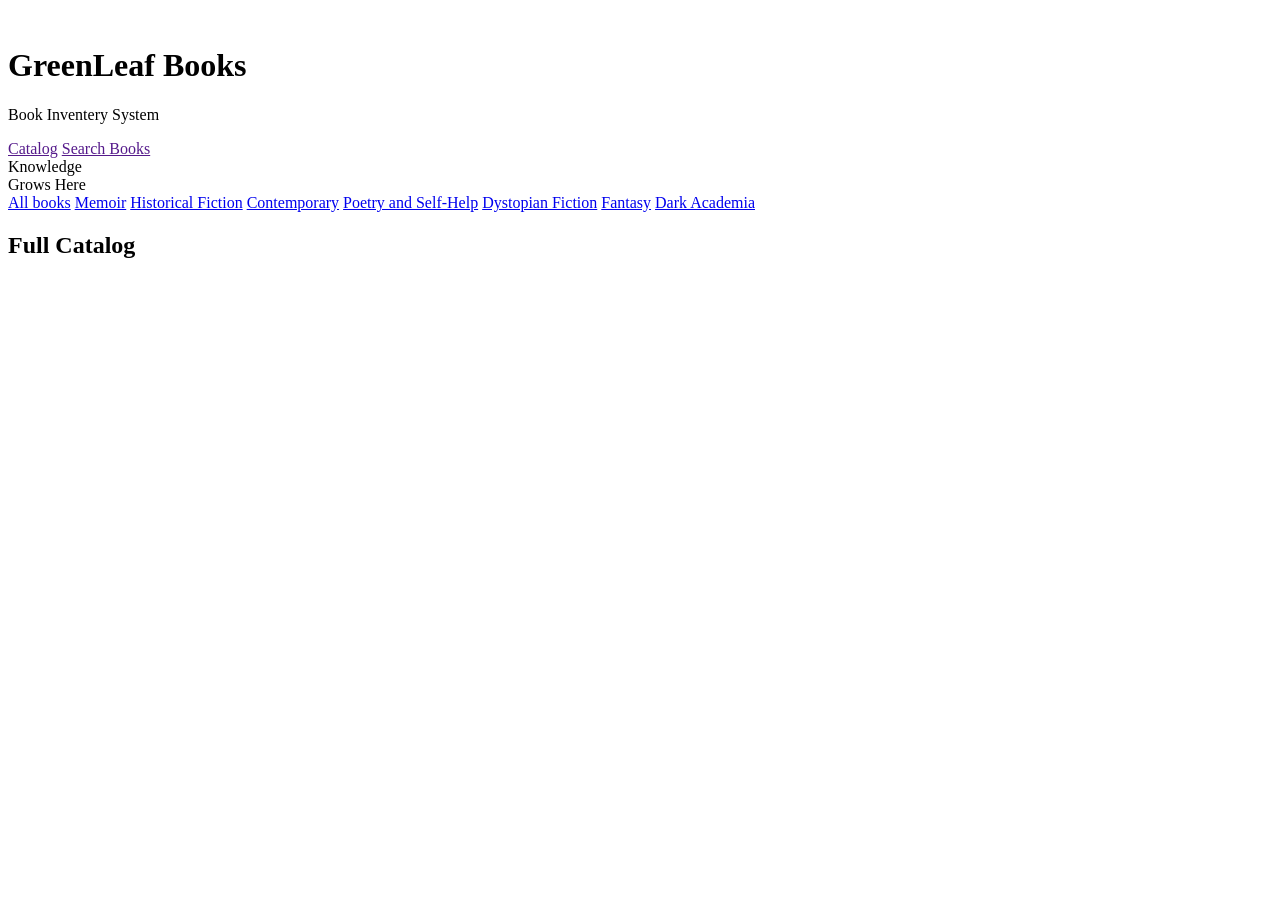
==== index.html @ 35a09ff5 "Web app section 1-books" ====
<!DOCTYPE HTML>
<html>
	<head>
	<title></title>
	</head>
	<body>
		<header class="header">
			<div class="logo">
				<img src="">
				<h1>GreenLeaf Books</h1>
				<p>Book Inventery System</p>
			</div>
			<nav class="menu-bar">
				<a href="" class="active">Catalog</a>
				<a href="">Search Books</a>
			</nav>
			<div class="solgan-badge">Knowledge<br>Grows Here</div>
		</header>
		<div class="main-body">
			<aside class="side-bar">
				<a href="#" class="active" onclick="filterByCategory('All',this);return false;">All books</a>
				<a href="#" onclick="filterByCategory('Memoir', this); return false;">Memoir</a> 
				<a href="#" onclick="filterByCategory('Historical Fiction', this); return false;">Historical Fiction</a> 
				<a href="#" onclick="filterByCategory('Contemporary', this); return false;">Contemporary</a> 
				<a href="#" onclick="filterByCategory('Poetry and Self-Help', this); return false;">Poetry and Self-Help</a> 
				<a href="#" onclick="filterByCategory('Dystopian Fiction', this); return false;">Dystopian Fiction</a> 
				<a href="#" onclick="filterByCategory('Fantasy', this); return false;">Fantasy</a> 
				<a href="#" onclick="filterByCategory('Dark Academia', this); return false;">Dark Academia</a> 
	
			</aside>
			
			<main class="content">
				<h2 class="title-content">Full Catalog</h2>
				<div class="grid" id="bookGrid"></div>
			<main>
		</div>
	</body>
</html>
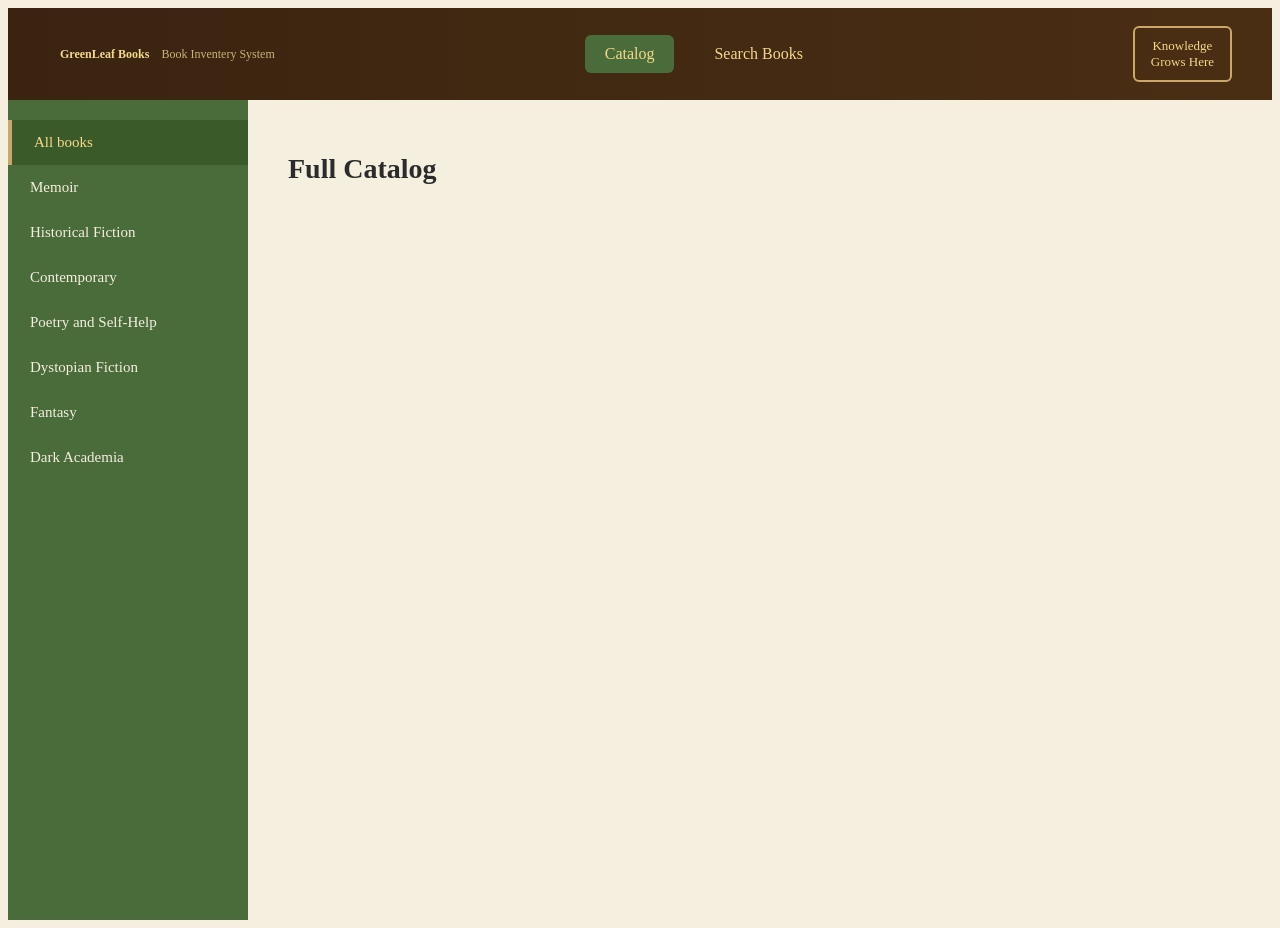
==== commit fd11f0ca: "CSS style and search page" ====
--- a/index.html
+++ b/index.html
@@ -1,23 +1,24 @@
 <!DOCTYPE HTML>
 <html>
 	<head>
-	<title></title>
+	<title>Web Application Development CA1 - Menomi Gamage</title>
+	<link rel="stylesheet" href="style.css">
 	</head>
 	<body>
 		<header class="header">
 			<div class="logo">
-				<img src="">
-				<h1>GreenLeaf Books</h1>
+				<img src=""> <!-- Source link for logo image --!>
+				<h1>GreenLeaf Books</h1> <!-- The platform name --!>
 				<p>Book Inventery System</p>
 			</div>
-			<nav class="menu-bar">
-				<a href="" class="active">Catalog</a>
-				<a href="">Search Books</a>
+			<nav class="menu-bar"> <!-- Top menu bar (move between pages) --!>
+				<a href="index.html" class="active">Catalog</a> <!--links index page (cuurent) --!>
+				<a href="search.html">Search Books</a> <!--links search page --!>
 			</nav>
-			<div class="solgan-badge">Knowledge<br>Grows Here</div>
+			<div class="slogan-badge">Knowledge<br>Grows Here</div>
 		</header>
 		<div class="main-body">
-			<aside class="side-bar">
+			<aside class="side-bar"> <!-- Side bar for book filters by genre --!>
 				<a href="#" class="active" onclick="filterByCategory('All',this);return false;">All books</a>
 				<a href="#" onclick="filterByCategory('Memoir', this); return false;">Memoir</a> 
 				<a href="#" onclick="filterByCategory('Historical Fiction', this); return false;">Historical Fiction</a> 
@@ -30,7 +31,7 @@
 			</aside>
 			
 			<main class="content">
-				<h2 class="title-content">Full Catalog</h2>
+				<h2 class="title-content">Full Catalog</h2> <!--Page heading --!>
 				<div class="grid" id="bookGrid"></div>
 			<main>
 		</div>
--- a/style.css
+++ b/style.css
@@ -0,0 +1,112 @@
+bookCatalogue{
+
+}
+book{
+	display:block;
+	border: 1px solid red;
+	margin:0.5em;
+	padding:0.5em;
+	background-color:black;
+	color:white;
+	width: 20%
+}
+
+name, author, description, year, code, quantity, unitPrice{	
+    display:block;
+	margin-left:10px
+}
+ name{
+    font-size:25px;  
+}
+
+body{
+	font-family:'Georgia', serif;
+	background:#f5efe0;
+	color:#2b2b2b;
+	min-height:100vh;
+}
+
+/* ---- HEADER ---- */
+.header{
+	background:linear-gradient(90deg, #3a2410, #4a2e14);
+	color:#f5d98a;
+	padding:18px 40px;
+	display:flex;
+	align-items:center;
+	justify-content:space-between;
+	box-shadow:0 2px 10px rgba(0,0,0,0,3);
+}
+.logo{
+	display:flex;
+	align-items:center;
+	gap:12px;
+}
+.logo img{
+	font-size:36px;
+}
+.logo h1{
+	font-size:12px;
+	color:#f5d98a;
+}
+.logo p{
+	font-size:12px;
+	color:#c9b37a
+}
+.menu-bar{
+	display:flex;
+	gap:20px;
+}
+.menu-bar a{
+	color:#f5d98a;
+	text-decoration:none;
+	padding:10px 20px;
+	border-radius:6px;
+	font-size:16px;
+}
+.menu-bar a.active{
+	background:#4a6b3a
+}
+.menu-bar a:hover{
+	background:#5a7b4a;
+}
+.slogan-badge{
+	border:2px solid #c9a86a;
+	padding:10px 16px;
+	border-radius:6px;
+	color:#f5d98a;
+	font-size:13px;
+	text-align:center;
+}/*-------------------*/
+
+/*-- MAIN LAYOUT --*/
+.main-body{
+	display:flex;
+	min-height:calc(100vh - 80px);
+}
+.side-bar{
+	width:240px;
+	background:#4a6b3a;
+	padding:20px 0;
+}
+.side-bar a{
+	display: block;
+	padding:14px 22px;
+	color:#f5efe0;
+	text-decoration:none;
+	font-size:15px;
+}
+.side-bar a.active, .side-bar a:hover{
+	background:#3a5a2a;
+	color:#f5d98a;
+	border-left:4px solid #c9a86a;
+}
+.content{
+	flex:1;
+	padding:30px 40px;
+	background:#f5efe0;
+}
+.title-content{
+	color:#2d4alf;
+	font-size:28px;
+	margin-bottom:25px;
+}
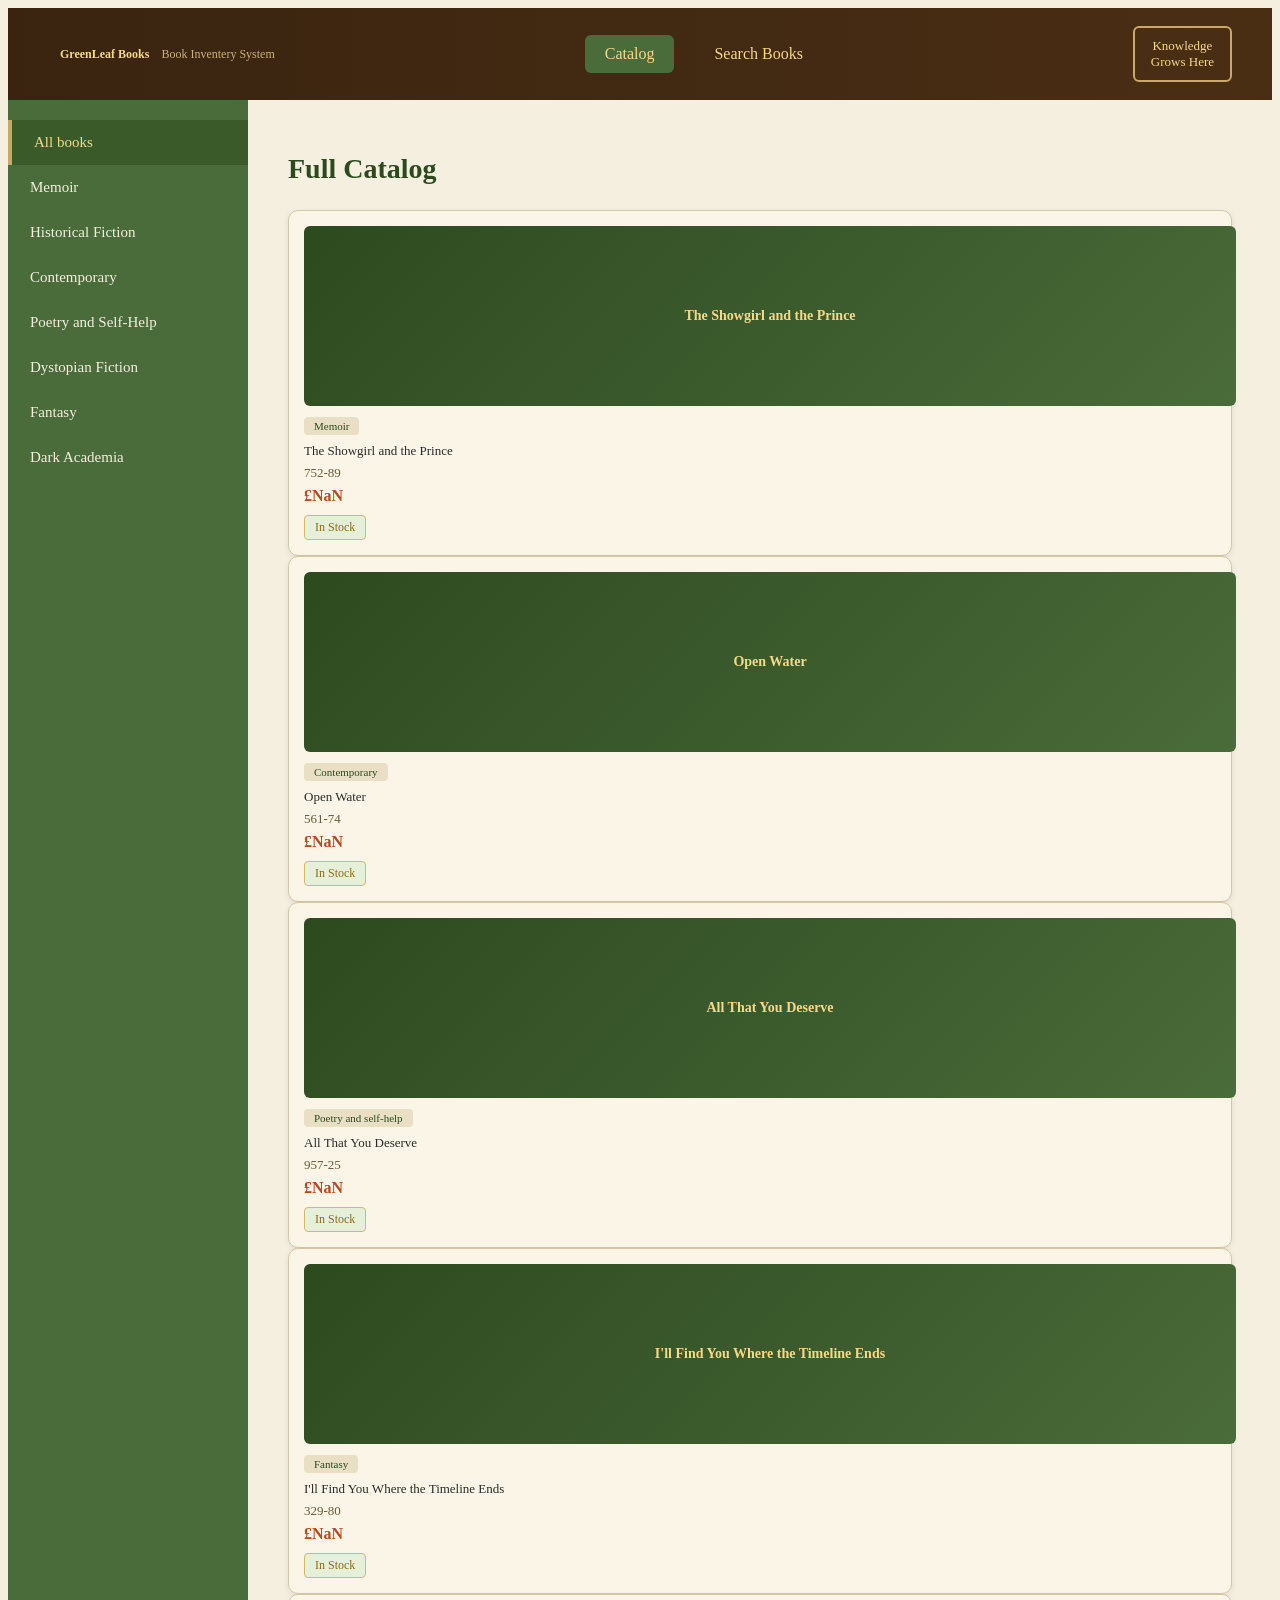
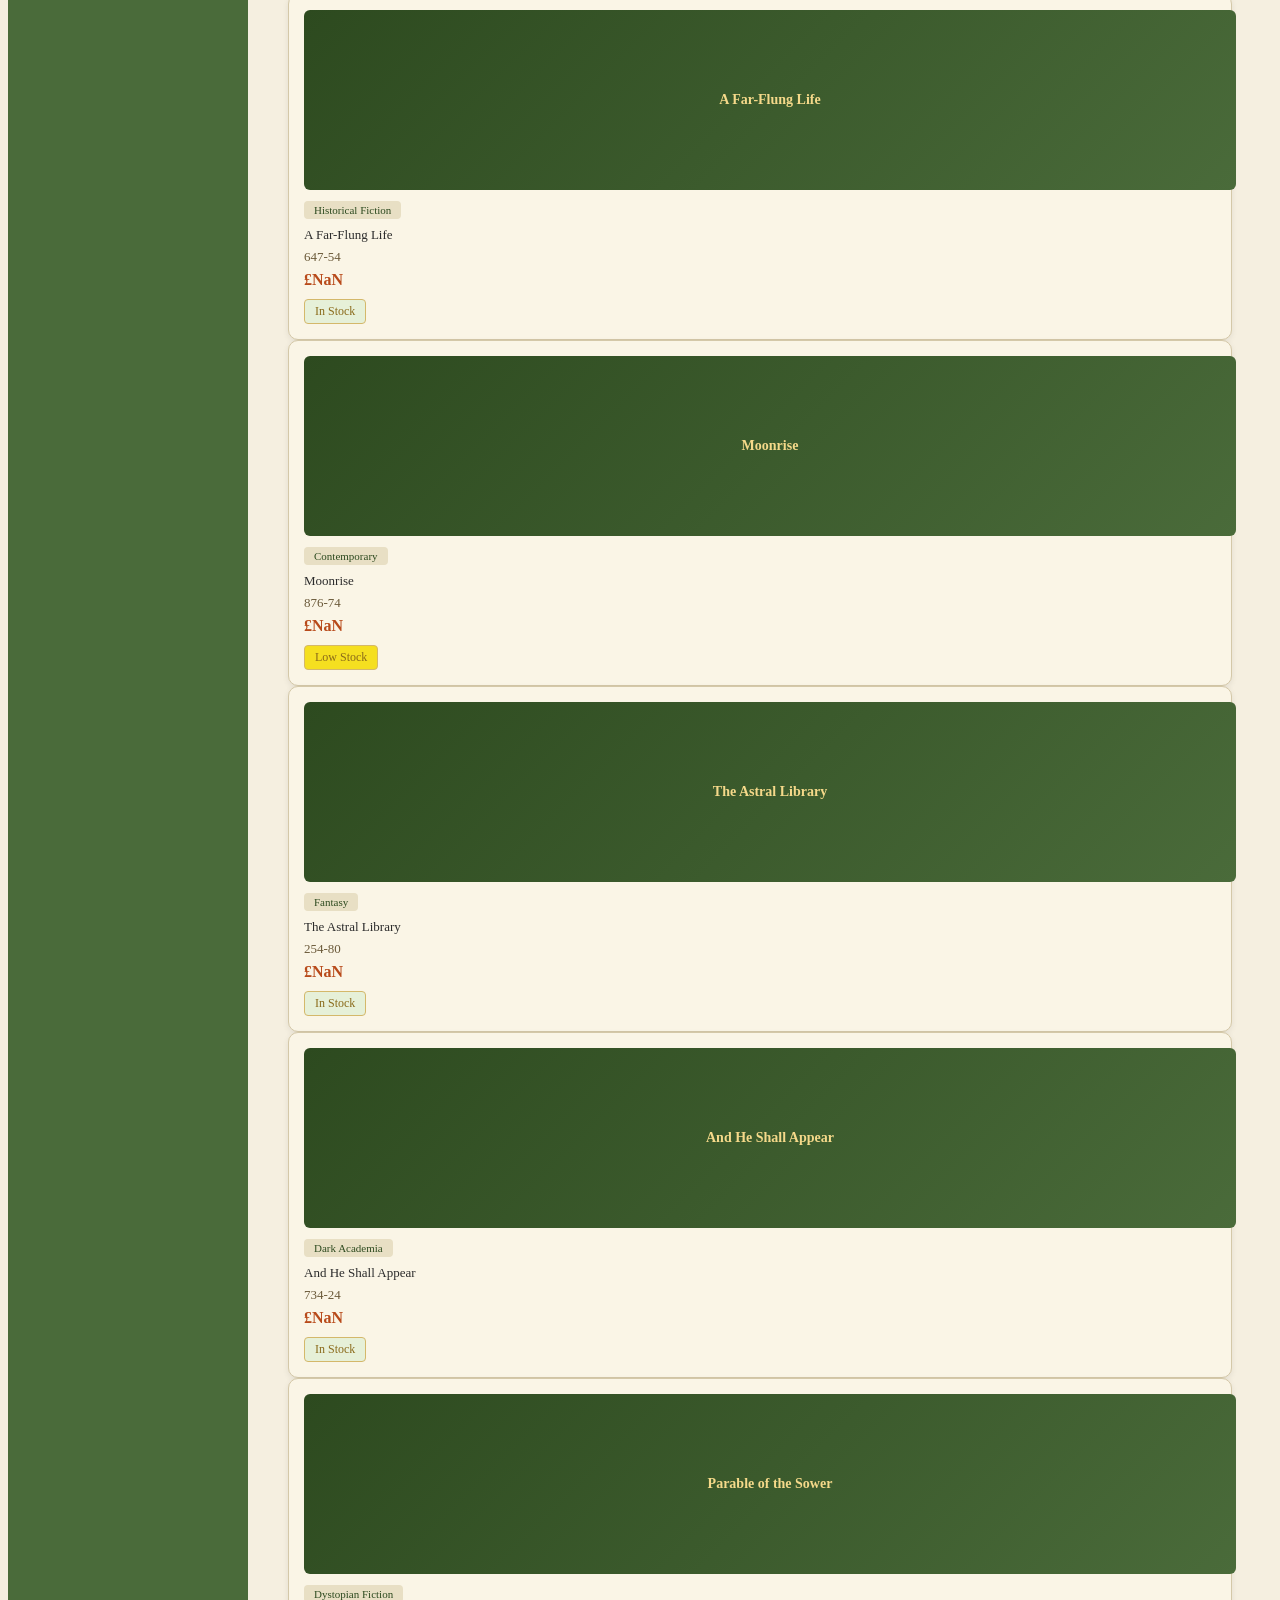
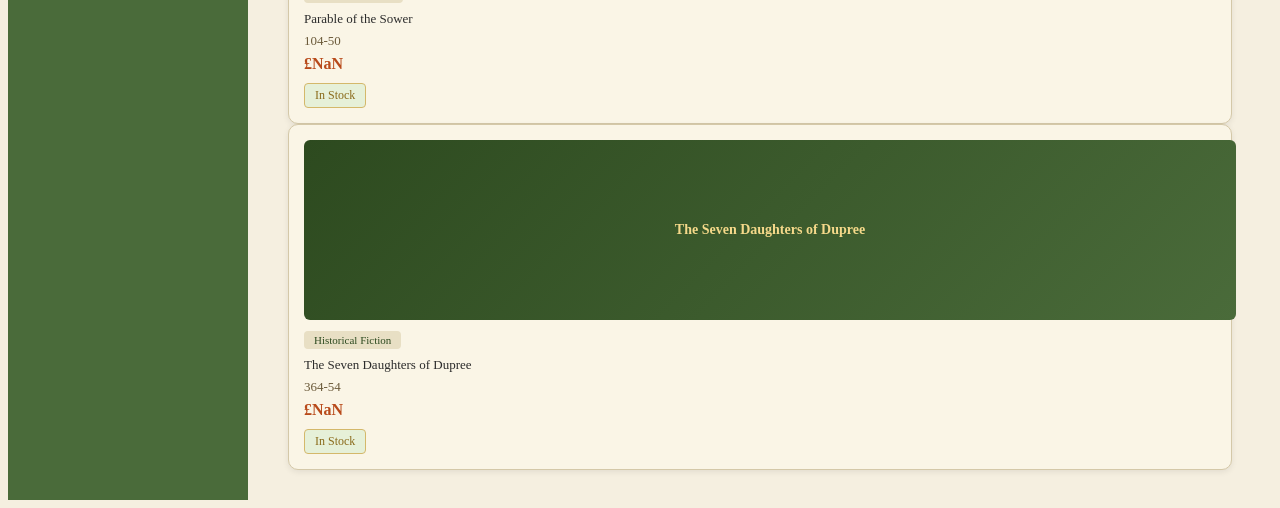
==== commit dedfed8b: "JS in home page" ====
--- a/index.html
+++ b/index.html
@@ -7,23 +7,23 @@
 	<body>
 		<header class="header">
 			<div class="logo">
-				<img src=""> <!-- Source link for logo image --!>
-				<h1>GreenLeaf Books</h1> <!-- The platform name --!>
+				<img src=""> <!-- Source link for logo image -->
+				<h1>GreenLeaf Books</h1> <!-- The platform name -->
 				<p>Book Inventery System</p>
 			</div>
-			<nav class="menu-bar"> <!-- Top menu bar (move between pages) --!>
-				<a href="index.html" class="active">Catalog</a> <!--links index page (cuurent) --!>
-				<a href="search.html">Search Books</a> <!--links search page --!>
+			<nav class="menu-bar"> <!-- Top menu bar (move between pages) -->
+				<a href="index.html" class="active">Catalog</a> <!--links index page (cuurent) -->
+				<a href="search.html">Search Books</a> <!--links search page -->
 			</nav>
 			<div class="slogan-badge">Knowledge<br>Grows Here</div>
 		</header>
 		<div class="main-body">
-			<aside class="side-bar"> <!-- Side bar for book filters by genre --!>
+			<aside class="side-bar"> <!-- Side bar for book filters by genre -->
 				<a href="#" class="active" onclick="filterByCategory('All',this);return false;">All books</a>
 				<a href="#" onclick="filterByCategory('Memoir', this); return false;">Memoir</a> 
 				<a href="#" onclick="filterByCategory('Historical Fiction', this); return false;">Historical Fiction</a> 
 				<a href="#" onclick="filterByCategory('Contemporary', this); return false;">Contemporary</a> 
-				<a href="#" onclick="filterByCategory('Poetry and Self-Help', this); return false;">Poetry and Self-Help</a> 
+				<a href="#" onclick="filterByCategory('Poetry and self-help', this); return false;">Poetry and Self-Help</a> 
 				<a href="#" onclick="filterByCategory('Dystopian Fiction', this); return false;">Dystopian Fiction</a> 
 				<a href="#" onclick="filterByCategory('Fantasy', this); return false;">Fantasy</a> 
 				<a href="#" onclick="filterByCategory('Dark Academia', this); return false;">Dark Academia</a> 
@@ -31,9 +31,11 @@
 			</aside>
 			
 			<main class="content">
-				<h2 class="title-content">Full Catalog</h2> <!--Page heading --!>
+				<h2 class="title-content">Full Catalog</h2> <!--Page heading -->
 				<div class="grid" id="bookGrid"></div>
-			<main>
+			</main>
 		</div>
+		<script src="script.js"></script>
+		<script>displayCatalog();</script>
 	</body>
 </html>
--- a/style.css
+++ b/style.css
@@ -1,4 +1,4 @@
-bookCatalogue{
+bookCatalogue{  
 
 }
 book{
@@ -106,7 +106,215 @@
 	background:#f5efe0;
 }
 .title-content{
-	color:#2d4alf;
+	color:#2d4a1f;
 	font-size:28px;
 	margin-bottom:25px;
 }
+
+/* ---------------- */
+/*---- CATALOG GRID ----*/
+.book-grid{
+	display:grid;
+	grid-template-columns:repeat(auto-fill,minmax(220px,1fr));
+	gap:20px;
+}
+.book-card{
+	background:#faf5e6;
+	border:1px solid #d4c8a8;
+	border-radius:10px;
+	padding:15px;
+	box-shadow:0 2px 6px rgba(0,0,0,0.08);
+}
+.book-card:hover{
+	transform:translate(-4px);
+	box-shadow:0 6px 14px rgba(0,0,0,0.15);
+}
+.book-cover{
+	width:100%;
+	height:160px;
+	background:linear-gradient(135deg, #2d4a1f, #4a6b3a);
+	border-radius:6px;
+	display:flex;
+	align-items:center;
+	justify-content:center;
+	color:#f5d98a;
+	font-weight:bold;
+	text-align:center;
+	padding:10px;
+	font-size:14px;
+	margin-bottom:10px;
+}
+.category-tag{
+	display:inline-block;
+	background:#e8dfc4;
+	color:#2d4a1f;
+	padding:3px 10px;
+	border-radius:4px;
+	font-size:11px;
+	margin-bottom:8px;
+}
+.book-title{
+	font-size:#6b5a3a;
+	font-size:13px;
+	margin-bottom:6px;
+}
+.book-code{
+	color:#6b5a3a;
+	font-size:13px;
+	margin-bottom:6px;
+}
+.book-price{
+	color:#b84a1a;
+	font-size:16px;
+	font-weight:bold;
+	margin-bottom:10px;
+}
+.stock-badge{
+	display:inline-block;
+	padding:4px 10px;
+	border-radius:4px;
+	font-size:12px;
+	border:1px solid;
+}
+.in-stock{
+	background:#e6f0d8;
+	color:#8a6a1a;
+	border-color:#d4b86a;
+}
+.low-stock{
+	background:#f5df20;
+	color:#8a6a1a;
+	border-color:#d4b86a;
+}
+.out-stock{
+	background:#f5d8d0;
+}
+
+/* ---- SEARCH PAGE ---- */
+.search-wrapper{
+	display:grid;
+	grid-template-columns:2fr 1fr;
+	gap:30px;
+	padding:40px;
+}
+.search-main{
+	background:transparent;
+}
+.search-main p{
+	color:#b84a1a;
+	font-size:13px;
+	letter-spacing:2px;
+	margin-bottom:10px;
+}
+.search-main h1{
+	color:#2d4a1f;
+	margin-bottom:10px;
+	font-size:42px;
+}
+.search-text{
+	color:#5a4a2a;
+	margin-bottom:25px;
+	font-size:15px;
+}
+.search-box{
+	background:#faf5e6;
+	border: 1px solid #d4c8a8;
+	border-radius:10px;
+	padding:20px;
+	margin-bottom:25px;
+}
+.search-box label{
+	display:block;
+	color:#2d4a1f;
+	font-size:14px;
+	margin-bottom:8px;
+}
+.search-row{
+	display:flex;
+	gap:10px
+}
+.search-rows input{
+	flex:1;
+	padding:12px;
+	border:1px solid #c9b88a;
+	font-size:16px;
+	background:#fff;
+}
+.search-rows button{
+	background:#2d4a1f;
+	color:#f5d98a;
+	border:none;
+	padding:12px 24px;
+	border-radius:6px;
+	cursor:pointer;
+	font-size:15px;
+}
+.search-rows button:hover{
+	background:#3a5a2a;
+}
+.search-sidebar{
+	background:#2d4a1f;
+	color:#f5efe0;
+	border-radius:10px;
+	padding:25px;
+	height:fit-content;
+}
+.sidebar-label{
+	color:#c9a86a;
+	font-size:11px;
+	letter-spacing:2px;
+	margin-bottom:10px;
+}
+.search-sidebar h3{
+	color:#f5d98a;
+	font-size:22px;
+	margin-bottom:15px;
+}
+.search-sidebar p{
+	font-size:14px;
+	line-height:1.6;
+	margin-bottom:20px;
+}
+.code-display{
+	background:#1a2d10;
+	padding:20px;
+	border-radius:8px;
+	text-align:center;
+	margin-bottom:20px;
+}
+.code-display .code{
+	font-size:32px;
+	color:#c9a86a;
+	font-weight:bold;
+}
+.code-display .code-parts{
+	font-size:10px;
+	letter-spacing:2px;
+	margin-top:8px;
+	color:#a8926a;
+}
+.steps-list{
+	list-style:none;
+}
+.steps-list li{
+	padding:8px 0;
+	font-size:13px;
+	border-bottom:1px solid #3a5a2a;
+}
+.steps-list li span{
+	color:#c9a86a;
+	font-weight:bold;
+	margin-right:10px;
+	
+}
+.footer{
+	background:#3a2410;
+	color:#c9b37a;
+	padding:15px 40px;
+	display:flex;
+	justify-content:space-between;
+	font-size:13px;
+}
+
+
+
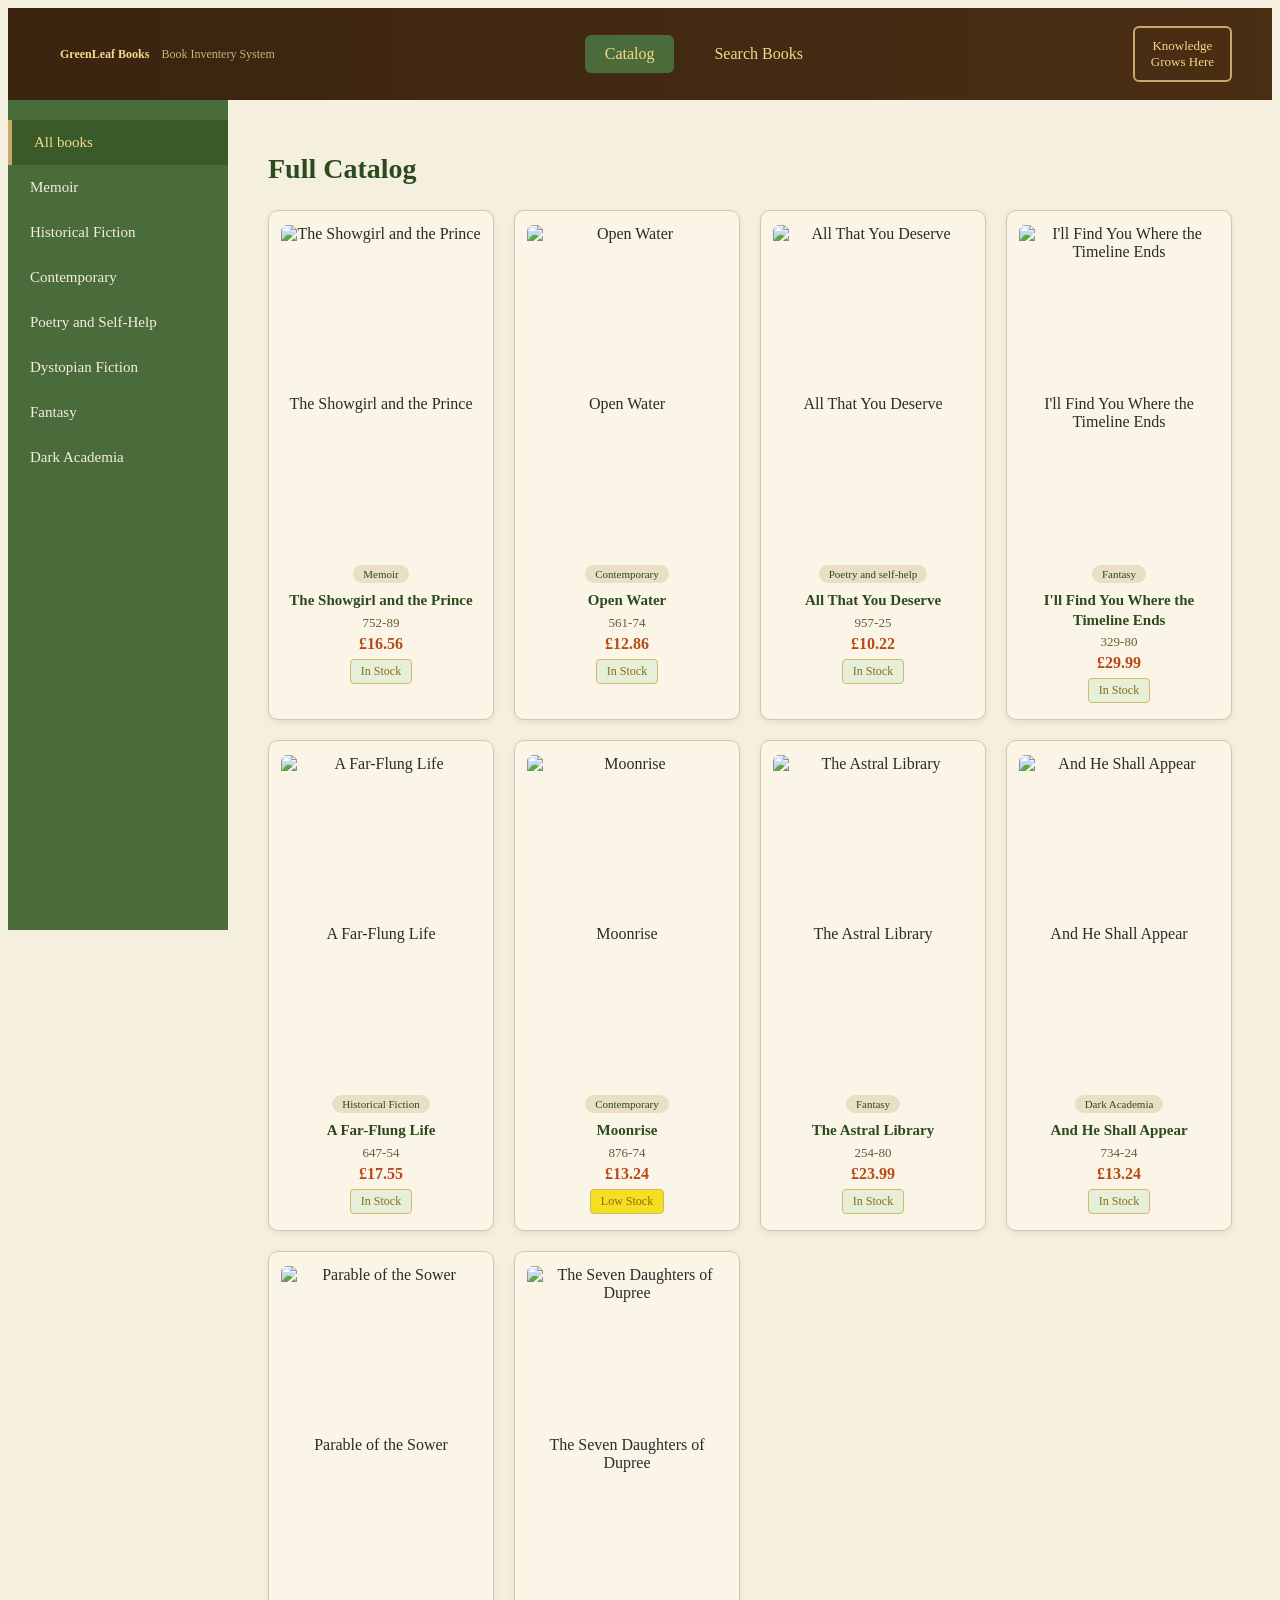
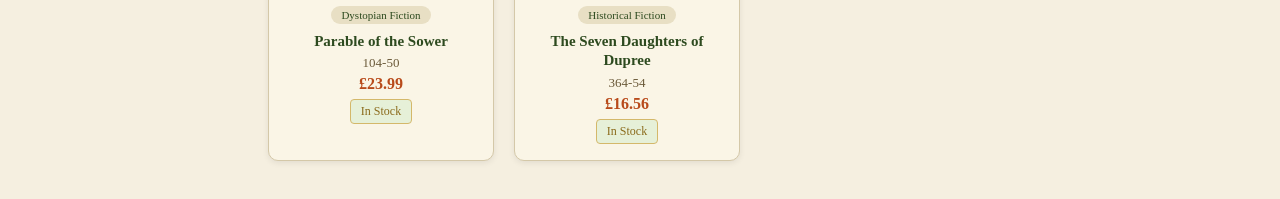
==== commit a5ac03bc: "updated CSS" ====
--- a/index.html
+++ b/index.html
@@ -32,7 +32,7 @@
 			
 			<main class="content">
 				<h2 class="title-content">Full Catalog</h2> <!--Page heading -->
-				<div class="grid" id="bookGrid"></div>
+				<div class="book-grid" id="bookGrid"></div>
 			</main>
 		</div>
 		<script src="script.js"></script>
--- a/style.css
+++ b/style.css
@@ -1,24 +1,3 @@
-bookCatalogue{  
-
-}
-book{
-	display:block;
-	border: 1px solid red;
-	margin:0.5em;
-	padding:0.5em;
-	background-color:black;
-	color:white;
-	width: 20%
-}
-
-name, author, description, year, code, quantity, unitPrice{	
-    display:block;
-	margin-left:10px
-}
- name{
-    font-size:25px;  
-}
-
 body{
 	font-family:'Georgia', serif;
 	background:#f5efe0;
@@ -35,6 +14,9 @@
 	align-items:center;
 	justify-content:space-between;
 	box-shadow:0 2px 10px rgba(0,0,0,0,3);
+	position:sticky;
+	top:0;
+	z-index:1000;
 }
 .logo{
 	display:flex;
@@ -81,12 +63,20 @@
 /*-- MAIN LAYOUT --*/
 .main-body{
 	display:flex;
-	min-height:calc(100vh - 80px);
+	align-items:stretch;
+	min-height:calc(100vh - 70px);
 }
 .side-bar{
-	width:240px;
+	width:220px;
+	min-width:220px; /* prevent squishy */
 	background:#4a6b3a;
 	padding:20px 0;
+	position:sticky; /*sticks the filter panel to the left side */
+	top:70px; /* match the header height to position right below it */
+	align-self:flex-start; /*height to content only */
+	height:calc(100vh - 70px);
+	overflow-y:auto; /*Scroll only if lots of categories*/
+	box-sizing:border-box;  
 }
 .side-bar a{
 	display: block;
@@ -104,6 +94,7 @@
 	flex:1;
 	padding:30px 40px;
 	background:#f5efe0;
+	min-width:0; /*to shrink for grids*/
 }
 .title-content{
 	color:#2d4a1f;
@@ -115,15 +106,23 @@
 /*---- CATALOG GRID ----*/
 .book-grid{
 	display:grid;
-	grid-template-columns:repeat(auto-fill,minmax(220px,1fr));
+	grid-template-columns:repeat(auto-fill,minmax(200px,1fr));
 	gap:20px;
+	width:100%;
 }
 .book-card{
 	background:#faf5e6;
 	border:1px solid #d4c8a8;
 	border-radius:10px;
-	padding:15px;
+	padding:14px 12px 16px;
 	box-shadow:0 2px 6px rgba(0,0,0,0.08);
+	display:flex;
+	flex-direction:column;
+	align-items:center;
+	text-align:center;
+	justify-content:flex-start; /* stop items being pushed apart */
+	height:auto;
+	min-height:0;
 }
 .book-card:hover{
 	transform:translate(-4px);
@@ -132,42 +131,39 @@
 .book-cover{
 	width:100%;
 	height:160px;
-	background:linear-gradient(135deg, #2d4a1f, #4a6b3a);
+	object-fit:cover;
 	border-radius:6px;
-	display:flex;
-	align-items:center;
-	justify-content:center;
-	color:#f5d98a;
-	font-weight:bold;
-	text-align:center;
-	padding:10px;
-	font-size:14px;
 	margin-bottom:10px;
+	box-shadow:0 4px 8px rgbe(0,0,0,0.15);
+	display:block;
 }
 .category-tag{
 	display:inline-block;
 	background:#e8dfc4;
 	color:#2d4a1f;
 	padding:3px 10px;
-	border-radius:4px;
+	border-radius:12px;
 	font-size:11px;
 	margin-bottom:8px;
 }
 .book-title{
-	font-size:#6b5a3a;
-	font-size:13px;
-	margin-bottom:6px;
+	color:#2d4a1f;
+	font-size:15px;
+	font-weight:bold;
+	line-height:1.3;
+	margin:0 0 4px 0;
+
 }
 .book-code{
 	color:#6b5a3a;
 	font-size:13px;
-	margin-bottom:6px;
+	margin:0 0 4px 0;
 }
 .book-price{
 	color:#b84a1a;
 	font-size:16px;
 	font-weight:bold;
-	margin-bottom:10px;
+	margin: 0 0 6px 0;
 }
 .stock-badge{
 	display:inline-block;
@@ -188,6 +184,8 @@
 }
 .out-stock{
 	background:#f5d8d0;
+	color:#8a6a1a;
+	border-color:#d4b86a;
 }
 
 /* ---- SEARCH PAGE ---- */
@@ -307,6 +305,11 @@
 	margin-right:10px;
 	
 }
+/* ----- BOOK RESULTS -----*/
+
+
+
+/*----------------*/
 .footer{
 	background:#3a2410;
 	color:#c9b37a;
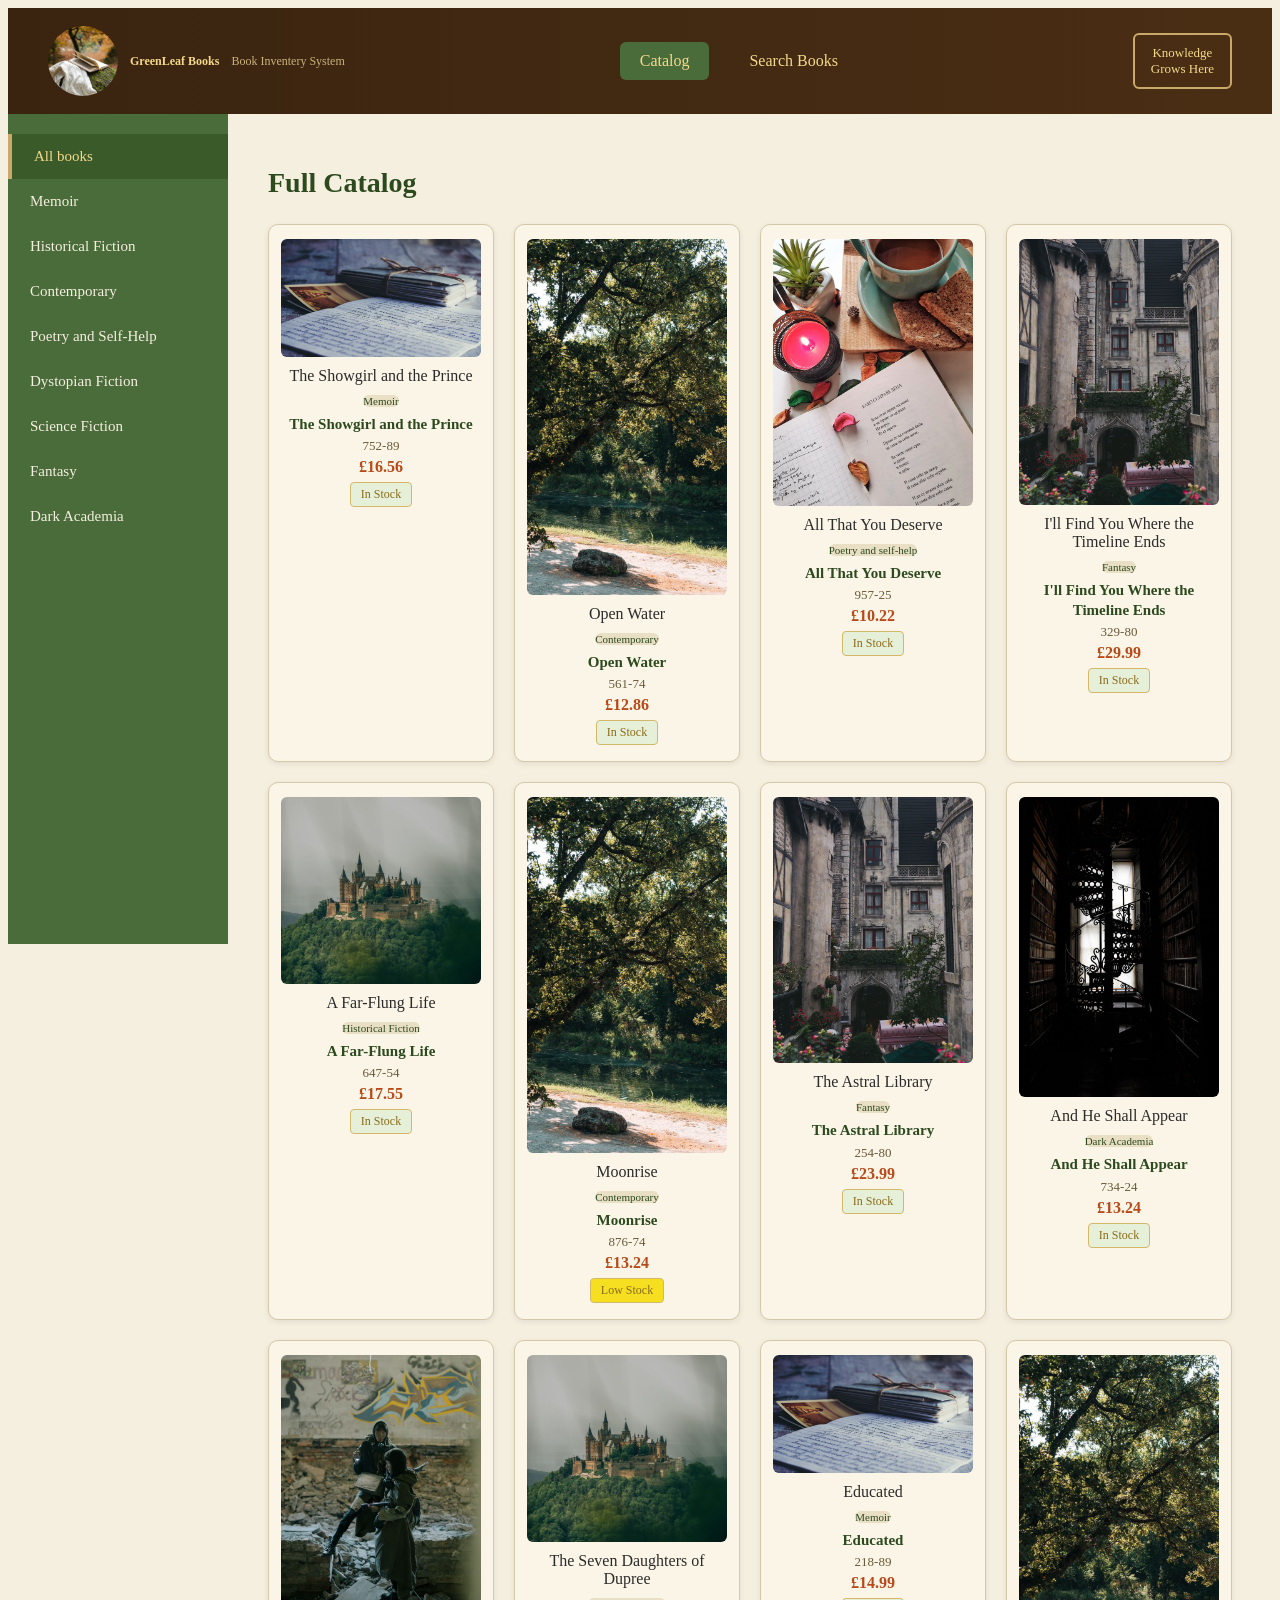
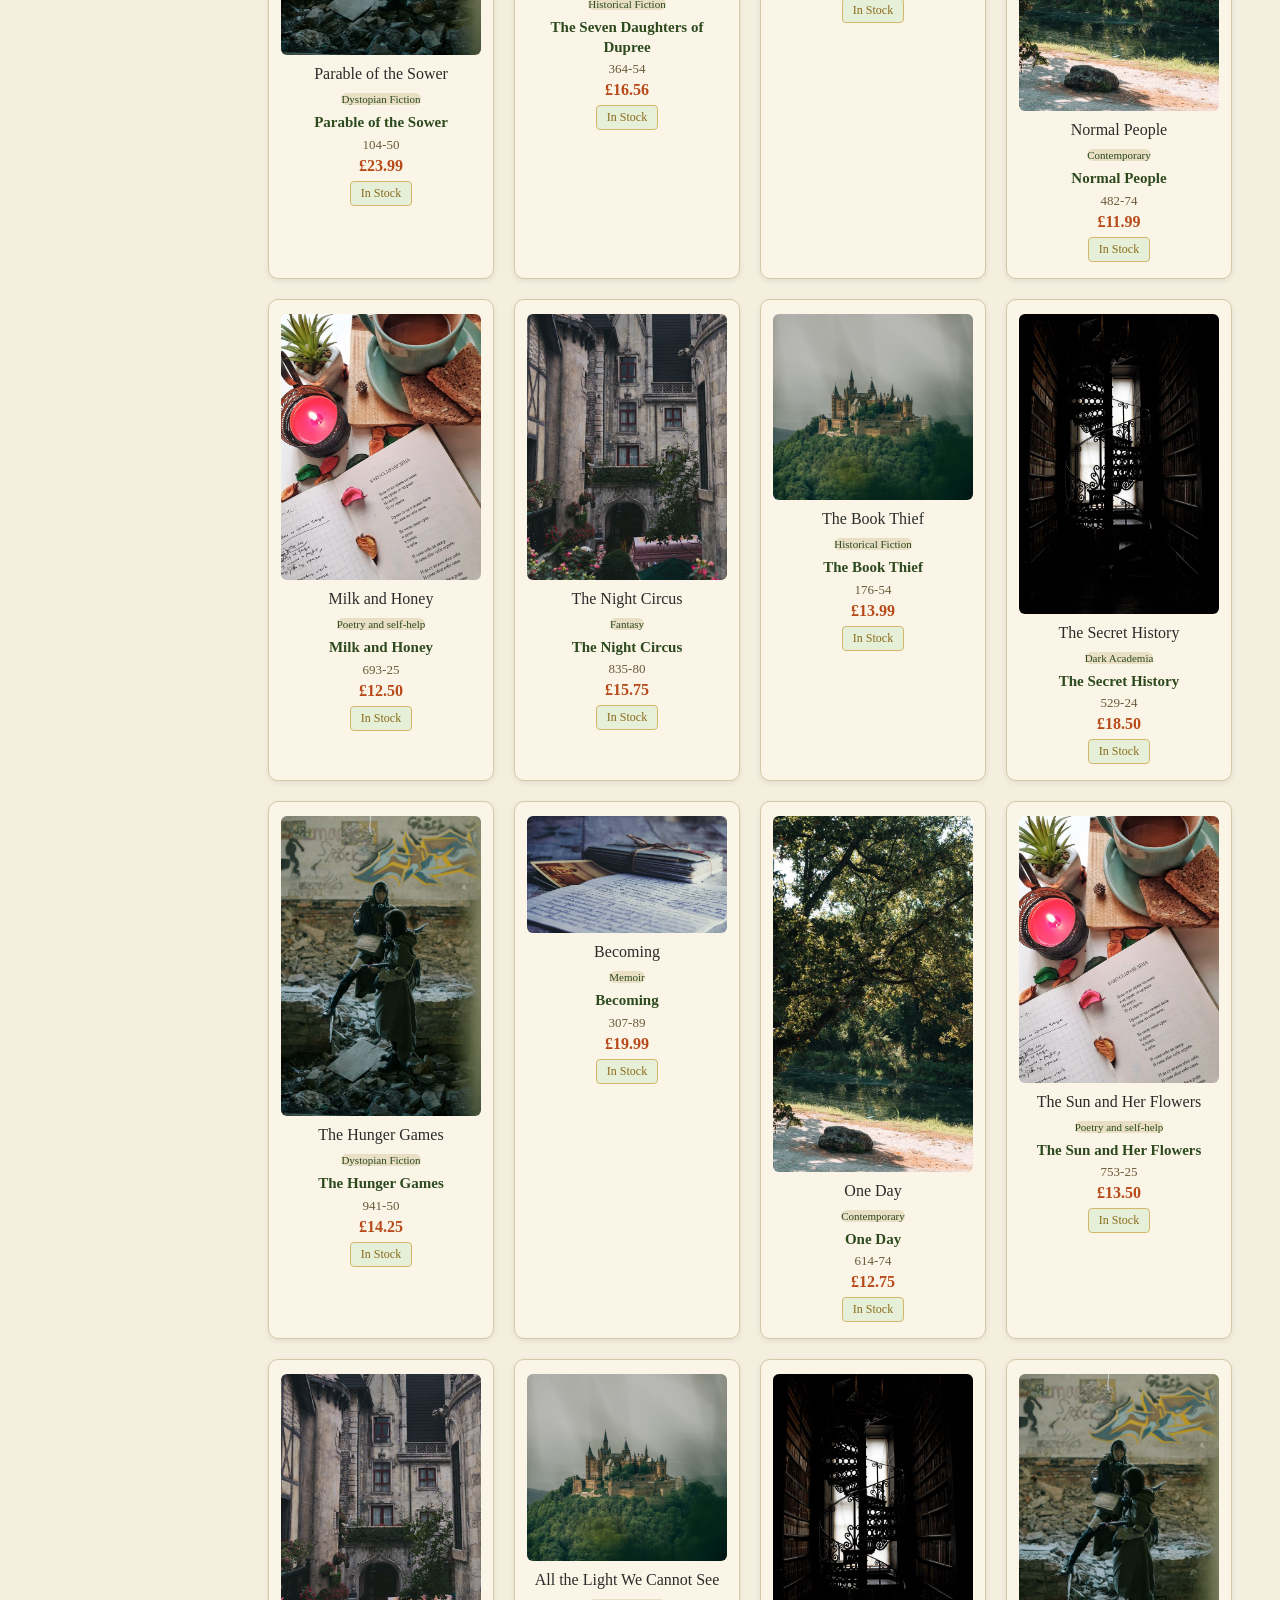
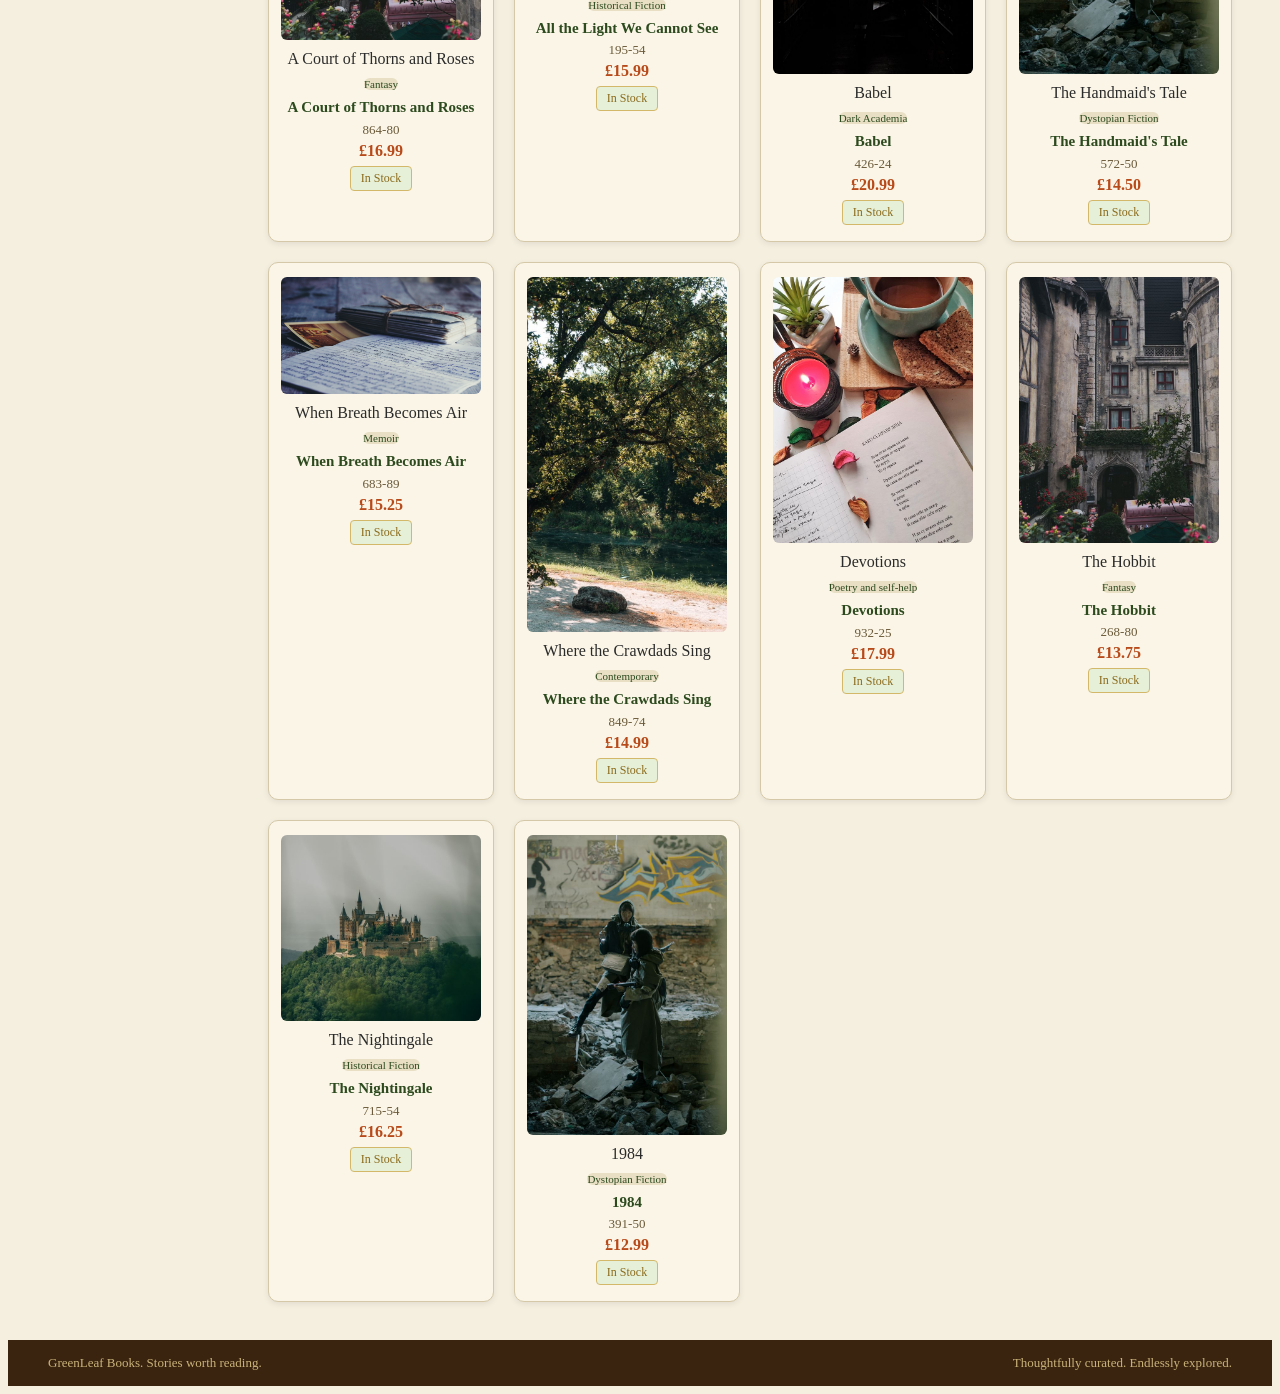
==== commit 9aff9384: "Final-Books-Code" ====
--- a/index.html
+++ b/index.html
@@ -7,7 +7,7 @@
 	<body>
 		<header class="header">
 			<div class="logo">
-				<img src=""> <!-- Source link for logo image -->
+				<img src="images\logo.jpg"> <!-- Source link for logo image -->
 				<h1>GreenLeaf Books</h1> <!-- The platform name -->
 				<p>Book Inventery System</p>
 			</div>
@@ -24,7 +24,8 @@
 				<a href="#" onclick="filterByCategory('Historical Fiction', this); return false;">Historical Fiction</a> 
 				<a href="#" onclick="filterByCategory('Contemporary', this); return false;">Contemporary</a> 
 				<a href="#" onclick="filterByCategory('Poetry and self-help', this); return false;">Poetry and Self-Help</a> 
-				<a href="#" onclick="filterByCategory('Dystopian Fiction', this); return false;">Dystopian Fiction</a> 
+				<a href="#" onclick="filterByCategory('Dystopian Fiction', this); return false;">Dystopian Fiction</a>
+				<a href="#" onclick="filterByCategory('Science Fiction', this); return false;">Science Fiction</a>
 				<a href="#" onclick="filterByCategory('Fantasy', this); return false;">Fantasy</a> 
 				<a href="#" onclick="filterByCategory('Dark Academia', this); return false;">Dark Academia</a> 
 	
@@ -35,7 +36,21 @@
 				<div class="book-grid" id="bookGrid"></div>
 			</main>
 		</div>
+		<footer class="footer">
+			<span>GreenLeaf Books. Stories worth reading.</span>
+			<span>Thoughtfully curated. Endlessly explored.</span>
+		</footer>
+
 		<script src="script.js"></script>
 		<script>displayCatalog();</script>
 	</body>
-</html>+</html>
+
+<!--Image sources-->
+<!--memori:https://www.pexels.com/photo/shallow-focus-of-letter-paper-1157151/-->
+<!--dystopian: https://www.pexels.com/search/dystopian/-->
+<!--historical: https://www.pexels.com/photo/the-hohenzollern-castle-in-germany-8197095/-->
+<!--fantasy: https://www.pexels.com/photo/historic-french-village-architecture-in-da-n-ng-38975858/-->
+<!--dark academia: https://www.pexels.com/photo/spiral-staircase-in-between-bookshelves-256477/-->
+<!--contemporary: https://www.pexels.com/photo/rock-on-sandy-road-by-river-in-forest-18139857/-->
+<!--Poetry and self-help: https://www.pexels.com/photo/photo-of-candle-near-book-3655204/-->
--- a/style.css
+++ b/style.css
@@ -24,7 +24,11 @@
 	gap:12px;
 }
 .logo img{
-	font-size:36px;
+	width:70px;
+	height:70px;
+	border-radius:50%;
+	object-fit:cover;
+	display:block;
 }
 .logo h1{
 	font-size:12px;
@@ -130,7 +134,6 @@
 }
 .book-cover{
 	width:100%;
-	height:160px;
 	object-fit:cover;
 	border-radius:6px;
 	margin-bottom:10px;
@@ -141,7 +144,6 @@
 	display:inline-block;
 	background:#e8dfc4;
 	color:#2d4a1f;
-	padding:3px 10px;
 	border-radius:12px;
 	font-size:11px;
 	margin-bottom:8px;
@@ -193,9 +195,12 @@
 	display:grid;
 	grid-template-columns:2fr 1fr;
 	gap:30px;
-	padding:40px;
+	padding:40px 40px 60px;
+	max-width:1200px;
+	align-items:start;
 }
 .search-main{
+	min-width:0; /*prevent blowout */
 	background:transparent;
 }
 .search-main p{
@@ -255,7 +260,8 @@
 	color:#f5efe0;
 	border-radius:10px;
 	padding:25px;
-	height:fit-content;
+	position:sticky;
+	top:90px;
 }
 .sidebar-label{
 	color:#c9a86a;
@@ -267,6 +273,8 @@
 	color:#f5d98a;
 	font-size:22px;
 	margin-bottom:15px;
+	line-height:1.25;
+	margin:0 0 14px 0;
 }
 .search-sidebar p{
 	font-size:14px;
@@ -298,17 +306,117 @@
 	padding:8px 0;
 	font-size:13px;
 	border-bottom:1px solid #3a5a2a;
+	display:flex;
+	gap:12px;
+	align-items:flex-start;
 }
 .steps-list li span{
 	color:#c9a86a;
 	font-weight:bold;
-	margin-right:10px;
+	min-width:22px;
 	
 }
 /* ----- BOOK RESULTS -----*/
-
-
-
+.result-card {
+    background:#fdfaf3; 
+    border:1px solid #e3dccb;
+    border-radius:10px;
+    margin-top:25px;
+    box-shadow:0 4px 15px rgba(0,0,0,0.03);
+    overflow:hidden; /* Keeps footer rounded inside */
+	margin-bottom:20px;
+}
+.result-cover {
+    display:flex;
+    justify-content:space-between;
+    align-items:center;
+    padding:16px 25px;
+    border-bottom:1px solid #e3dccb;
+    color:#5a4a2a;
+    font-size:14px;
+}
+.result-body {
+    display:grid;
+    grid-template-columns:170px 1fr;
+    gap:35px;
+    padding:30px 25px;
+}
+.result-cover-img {
+    width:100%;
+    height:auto;
+    border-radius:4px;
+    box-shadow:2px 4px 12px rgba(0,0,0,0.2);
+    display:block;
+}
+.result-title {
+    font-size:32px;
+    color:#1a2d10;
+    margin:0 0 8px 0;
+    font-family:'Georgia', serif;
+}
+.result-author {
+    font-size:16px;
+    color:#5a4a2a;
+    margin:0 0 20px 0;
+}
+.result-desc {
+    font-size:15px;
+    color:#333;
+    line-height:1.6;
+    margin:0 0 30px 0;
+}
+.result-meta {
+    display:grid;
+    grid-template-columns:repeat(3, 1fr);
+    gap:20px;
+}
+.meta-title {
+    font-size:11px;
+    text-transform:uppercase;
+    font-weight:bold;
+    color:#3a5a2a;
+    letter-spacing:1px;
+    margin-bottom:6px;
+}
+.meta-data {
+    font-size:16px;
+    color:#1a2d10;
+}
+.meta-price {
+    font-size:24px;
+    font-weight:bold;
+    color:#2d4a1f;
+}
+.results-footer {
+    padding:14px 25px;
+    background:#f8f4e6;
+    border-top:1px solid #e3dccb;
+    font-size:13px;
+    color:#5a4a2a;
+}
+.error-card {
+    background:#fdf2d0;
+    border:1px solid #d4b86a;
+    border-radius:10px;
+    padding:20px;
+    margin-top:20px;
+	margin-bottom:5px;
+}
+.error-card h3 {
+    color:#8a2a1a;
+    margin-bottom:8px;
+}
+.error-card p {
+    color:#5a4a2a;
+    font-size:14px;
+}
+.error-card a {
+    color:#b84a1a;
+    margin-top:10px;
+    display:inline-block;
+    text-decoration:none;
+    font-weight:bold;
+}
 /*----------------*/
 .footer{
 	background:#3a2410;
@@ -317,7 +425,8 @@
 	display:flex;
 	justify-content:space-between;
 	font-size:13px;
-}
-
-
-
+	margin-top:8px;
+}
+
+
+
